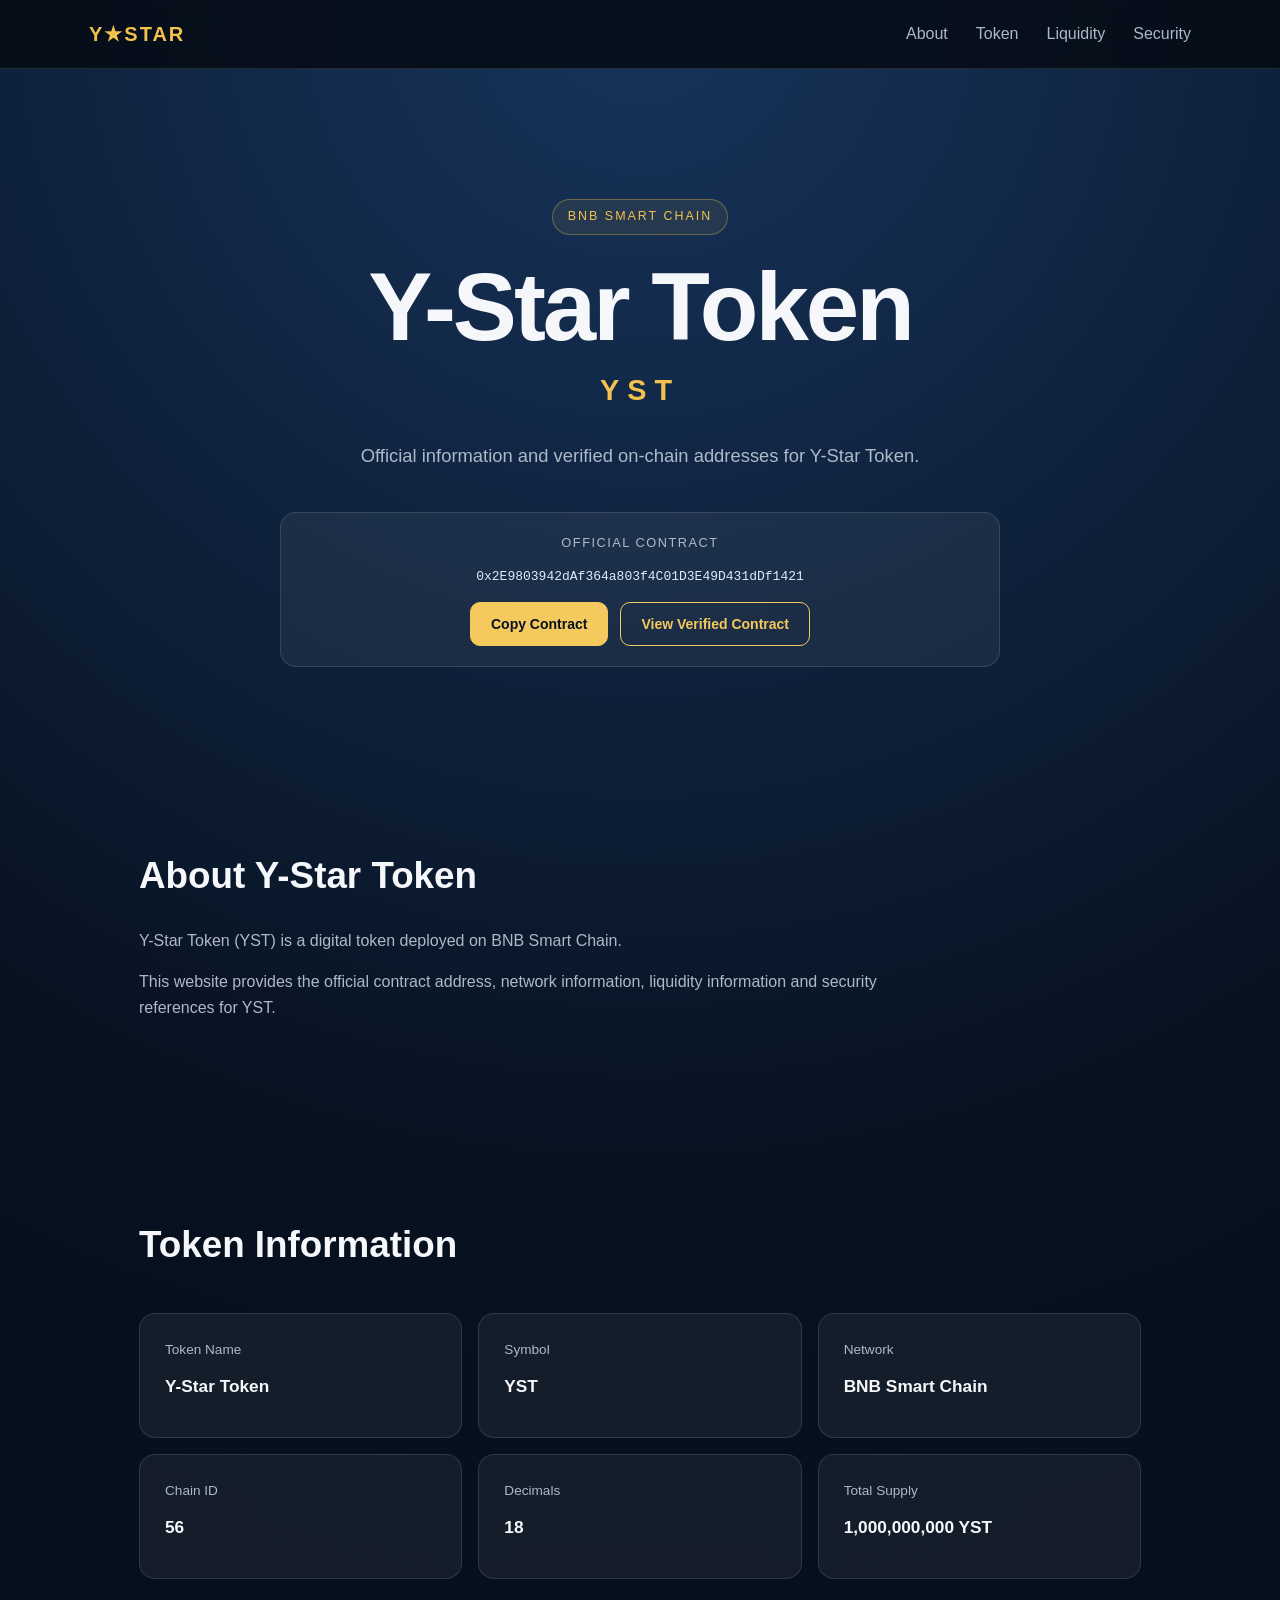
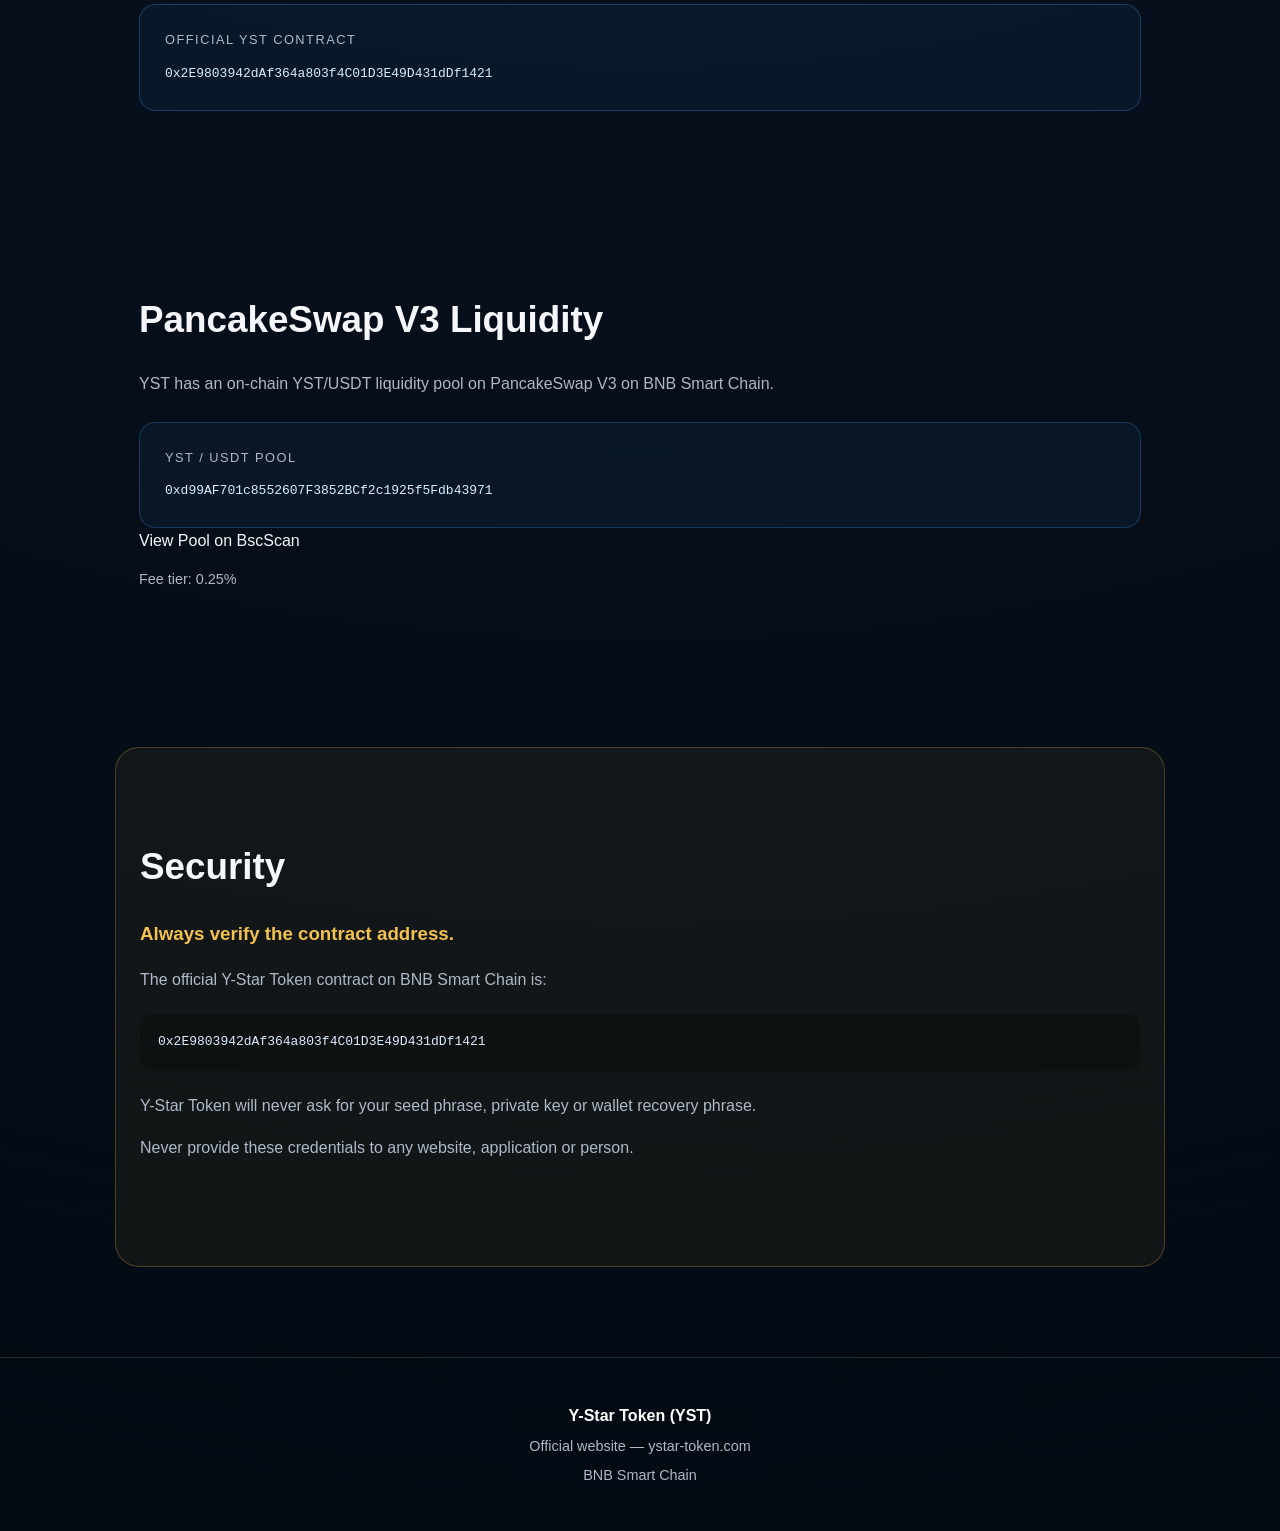
==== index.html @ bfc746d5 "Initial Y-Star Token website" ====
<!DOCTYPE html>
<html lang="en">
<head>
  <meta charset="UTF-8">
  <meta name="viewport" content="width=device-width, initial-scale=1.0">

  
<title>Y-Star Token (YST) | Official Website</title>

<meta
  name="description"
  content="Official website of Y-Star Token (YST) on BNB Smart Chain. Verify the official contract address and YST/USDT liquidity information."
>

<meta name="robots" content="index, follow">

<link rel="canonical" href="https://ystar-token.com/">

<!-- Open Graph -->
<meta property="og:type" content="website">
<meta property="og:title" content="Y-Star Token (YST)">
<meta
  property="og:description"
  content="Official information and verified on-chain addresses for Y-Star Token (YST) on BNB Smart Chain."
>
<meta property="og:url" content="https://ystar-token.com/">
<meta property="og:site_name" content="Y-Star Token">

<!-- Browser theme -->
<meta name="theme-color" content="#07111f">

<!-- Favicon -->
<link rel="icon" type="image/svg+xml" href="favicon.svg">
<link rel="stylesheet" href="style.css">
</head>

<body>

  <header>
    <nav class="navbar">
      <div class="logo">Y★STAR</div>

      <div class="nav-links">
        <a href="#about">About</a>
        <a href="#token">Token</a>
        <a href="#liquidity">Liquidity</a>
        <a href="#security">Security</a>
      </div>
    </nav>
  </header>


  <main>

    <section class="hero">
      <p class="network">BNB SMART CHAIN</p>

      <h1>Y-Star Token</h1>

      <p class="symbol">YST</p>

      <p class="hero-text">
        Official information and verified on-chain addresses
        for Y-Star Token.
      </p>

     <div class="contract-box">
  <span>Official Contract</span>

  <code id="yst-contract">
    0x2E9803942dAf364a803f4C01D3E49D431dDf1421
  </code>

  <div class="hero-buttons">
    <button onclick="copyContract()">Copy Contract</button>

    <a
      href="https://bscscan.com/address/0x2E9803942dAf364a803f4C01D3E49D431dDf1421#code"
      target="_blank"
      rel="noopener noreferrer"
      class="button secondary"
    >
      View Verified Contract
    </a>
  </div>
</div>
    </section>


    <section id="about" class="section">

      <h2>About Y-Star Token</h2>

      <p>
        Y-Star Token (YST) is a digital token deployed on
        BNB Smart Chain.
      </p>

      <p>
        This website provides the official contract address,
        network information, liquidity information and
        security references for YST.
      </p>

    </section>


    <section id="token" class="section">

      <h2>Token Information</h2>

      <div class="grid">

        <div class="card">
          <span>Token Name</span>
          <strong>Y-Star Token</strong>
        </div>

        <div class="card">
          <span>Symbol</span>
          <strong>YST</strong>
        </div>

        <div class="card">
          <span>Network</span>
          <strong>BNB Smart Chain</strong>
        </div>

        <div class="card">
          <span>Chain ID</span>
          <strong>56</strong>
        </div>

        <div class="card">
          <span>Decimals</span>
          <strong>18</strong>
        </div>

        <div class="card">
          <span>Total Supply</span>
          <strong>1,000,000,000 YST</strong>
        </div>

      </div>

      <div class="address-card">

        <span>Official YST Contract</span>

        <code>
          0x2E9803942dAf364a803f4C01D3E49D431dDf1421
        </code>

      </div>

    </section>


    <section id="liquidity" class="section">

      <h2>PancakeSwap V3 Liquidity</h2>

      <p>
        YST has an on-chain YST/USDT liquidity pool
        on PancakeSwap V3 on BNB Smart Chain.
      </p>

      <div class="address-card">

        <span>YST / USDT Pool</span>

        <code>
          0xd99AF701c8552607F3852BCf2c1925f5Fdb43971
        </code>

      </div>
<a
  href="https://bscscan.com/address/0xd99AF701c8552607F3852BCf2c1925f5Fdb43971"
  target="_blank"
  rel="noopener noreferrer"
  class="button pool-button"
>
  View Pool on BscScan
</a>
      <p class="small">
        Fee tier: 0.25%
      </p>

    </section>


    <section id="security" class="section security">

      <h2>Security</h2>

      <h3>Always verify the contract address.</h3>

      <p>
        The official Y-Star Token contract on BNB Smart Chain is:
      </p>

      <code>
        0x2E9803942dAf364a803f4C01D3E49D431dDf1421
      </code>

      <p>
        Y-Star Token will never ask for your seed phrase,
        private key or wallet recovery phrase.
      </p>

      <p>
        Never provide these credentials to any website,
        application or person.
      </p>

    </section>

  </main>


  <footer>

    <strong>Y-Star Token (YST)</strong>

    <p>Official website — ystar-token.com</p>

    <p>BNB Smart Chain</p>

  </footer>


  <script src="script.js"></script>

</body>
</html>
---- style.css ----
:root {
  --bg: #07111f;
  --bg-soft: #0d1b2d;
  --card: rgba(255, 255, 255, 0.055);
  --border: rgba(255, 255, 255, 0.12);
  --text: #f5f7fb;
  --muted: #aeb9c8;
  --gold: #f2c14e;
  --blue: #4da3ff;
}

* {
  box-sizing: border-box;
  margin: 0;
  padding: 0;
}

html {
  scroll-behavior: smooth;
}

body {
  font-family: Arial, Helvetica, sans-serif;
  background:
    radial-gradient(circle at top, #17345c 0%, #07111f 38%, #040a12 100%);
  color: var(--text);
  line-height: 1.6;
}

a {
  color: inherit;
  text-decoration: none;
}

/* NAVIGATION */

header {
  position: sticky;
  top: 0;
  z-index: 100;
  background: rgba(4, 10, 18, 0.82);
  backdrop-filter: blur(14px);
  border-bottom: 1px solid var(--border);
}

.navbar {
  max-width: 1150px;
  margin: auto;
  padding: 18px 24px;
  display: flex;
  justify-content: space-between;
  align-items: center;
}

.logo {
  color: var(--gold);
  font-size: 1.25rem;
  font-weight: 800;
  letter-spacing: 2px;
}

.nav-links {
  display: flex;
  gap: 28px;
}

.nav-links a {
  color: var(--muted);
  transition: 0.2s;
}

.nav-links a:hover {
  color: white;
}

/* HERO */

.hero {
  min-height: 620px;
  max-width: 1050px;
  margin: auto;
  padding: 130px 24px 90px;
  text-align: center;
}

.network {
  display: inline-block;
  color: var(--gold);
  border: 1px solid rgba(242, 193, 78, 0.35);
  background: rgba(242, 193, 78, 0.08);
  padding: 7px 15px;
  border-radius: 50px;
  font-size: 0.78rem;
  letter-spacing: 2px;
  margin-bottom: 24px;
}

.hero h1 {
  font-size: clamp(3rem, 8vw, 6rem);
  line-height: 1;
  letter-spacing: -3px;
}

.symbol {
  margin-top: 12px;
  color: var(--gold);
  font-size: 1.8rem;
  font-weight: 700;
  letter-spacing: 8px;
}

.hero-text {
  max-width: 650px;
  margin: 28px auto;
  color: var(--muted);
  font-size: 1.15rem;
}

.contract-box {
  max-width: 720px;
  margin: 42px auto 0;
  padding: 20px;
  background: var(--card);
  border: 1px solid var(--border);
  border-radius: 16px;
}

.contract-box span,
.address-card span {
  display: block;
  color: var(--muted);
  font-size: 0.8rem;
  text-transform: uppercase;
  letter-spacing: 1.5px;
  margin-bottom: 8px;
}

code {
  color: #dcecff;
  overflow-wrap: anywhere;
  word-break: break-word;
}

/* CONTENT */

.section {
  max-width: 1050px;
  margin: 0 auto;
  padding: 90px 24px;
}

.section h2 {
  font-size: 2.3rem;
  margin-bottom: 22px;
}

.section > p {
  max-width: 760px;
  color: var(--muted);
  margin-bottom: 16px;
}

.grid {
  display: grid;
  grid-template-columns: repeat(3, 1fr);
  gap: 16px;
  margin-top: 38px;
}

.card {
  padding: 25px;
  min-height: 125px;
  background: var(--card);
  border: 1px solid var(--border);
  border-radius: 16px;
}

.card span {
  display: block;
  color: var(--muted);
  font-size: 0.85rem;
  margin-bottom: 12px;
}

.card strong {
  font-size: 1.08rem;
}

.address-card {
  margin-top: 25px;
  padding: 25px;
  background: rgba(77, 163, 255, 0.06);
  border: 1px solid rgba(77, 163, 255, 0.25);
  border-radius: 16px;
}

.small {
  margin-top: 14px;
  font-size: 0.9rem;
}

/* SECURITY */

.security {
  margin-top: 50px;
  margin-bottom: 90px;
  background: rgba(242, 193, 78, 0.055);
  border: 1px solid rgba(242, 193, 78, 0.25);
  border-radius: 24px;
}

.security h3 {
  color: var(--gold);
  margin-bottom: 18px;
}

.security code {
  display: block;
  margin: 22px 0;
  padding: 18px;
  background: rgba(0, 0, 0, 0.25);
  border-radius: 12px;
}

/* FOOTER */

footer {
  border-top: 1px solid var(--border);
  padding: 45px 24px;
  text-align: center;
  color: var(--muted);
}

footer strong {
  color: white;
}

footer p {
  margin-top: 6px;
  font-size: 0.9rem;
}

/* MOBILE */

@media (max-width: 760px) {
  .navbar {
    flex-direction: column;
    gap: 14px;
  }

  .nav-links {
    gap: 14px;
    font-size: 0.85rem;
  }

  .hero {
    padding-top: 90px;
  }

  .grid {
    grid-template-columns: 1fr;
  }

  .section {
    padding-top: 65px;
    padding-bottom: 65px;
  }
.hero-buttons {
  margin-top: 20px;
  display: flex;
  justify-content: center;
  flex-wrap: wrap;
  gap: 12px;
}

button,
.button {
  display: inline-block;
  padding: 11px 18px;
  border-radius: 10px;
  border: 1px solid var(--gold);
  background: var(--gold);
  color: #07111f;
  font-weight: 700;
  cursor: pointer;
  font-size: 0.9rem;
}

button:hover,
.button:hover {
  opacity: 0.9;
}

.button.secondary {
  background: transparent;
  color: var(--gold);
}

.pool-button {
  margin-top: 18px;
  background: transparent;
  color: var(--blue);
  border-color: var(--blue);
}
/* ===== YST ACTION BUTTONS ===== */

.hero-buttons {
  margin-top: 18px;
  display: flex;
  justify-content: center;
  align-items: center;
  flex-wrap: wrap;
  gap: 12px;
}

.hero-buttons button,
.hero-buttons .button,
.pool-button {
  display: inline-flex;
  align-items: center;
  justify-content: center;

  min-height: 42px;
  padding: 10px 18px;

  border-radius: 10px;
  border: 1px solid #f4c95d;

  font-family: inherit;
  font-size: 14px;
  font-weight: 700;
  text-decoration: none;

  cursor: pointer;

  transition:
    transform 0.2s ease,
    background 0.2s ease,
    border-color 0.2s ease;
}

/* Copy Contract */

.hero-buttons button {
  background: #f4c95d;
  color: #07111f;
}

/* View Verified Contract */

.hero-buttons .button {
  background: transparent;
  color: #f4c95d;
}

/* PancakeSwap Pool */

.pool-button {
  margin-top: 16px;
  background: transparent;
  color: #63c7ff;
  border-color: #63c7ff;
}

/* Hover */

.hero-buttons button:hover,
.hero-buttons .button:hover,
.pool-button:hover {
  transform: translateY(-2px);
}

/* Mobile */

@media (max-width: 600px) {
  .hero-buttons {
    flex-direction: column;
  }

  .hero-buttons button,
  .hero-buttons .button {
    width: 100%;
    max-width: 280px;
  }
}
/* ===== FORCE YST HERO BUTTON STYLE ===== */

.contract-box .hero-buttons {
  margin-top: 18px !important;
  display: flex !important;
  justify-content: center !important;
  align-items: center !important;
  gap: 14px !important;
  flex-wrap: wrap !important;
}

.contract-box .hero-buttons button,
.contract-box .hero-buttons a {
  display: inline-flex !important;
  align-items: center !important;
  justify-content: center !important;

  min-height: 44px !important;
  padding: 10px 20px !important;

  border-radius: 10px !important;
  border: 1px solid #f4c95d !important;

  font-size: 14px !important;
  font-weight: 700 !important;
  line-height: 1 !important;

  text-decoration: none !important;
  box-sizing: border-box !important;
}

/* Copy Contract */
.contract-box .hero-buttons button {
  background: #f4c95d !important;
  color: #07111f !important;
}

/* View Verified Contract */
.contract-box .hero-buttons a {
  background: transparent !important;
  color: #f4c95d !important;
}

/* Pool button */
a.pool-button {
  display: inline-flex !important;
  align-items: center !important;
  justify-content: center !important;

  margin-top: 18px !important;
  padding: 10px 18px !important;

  border: 1px solid #63c7ff !important;
  border-radius: 10px !important;

  background: transparent !important;
  color: #63c7ff !important;

  font-weight: 700 !important;
  text-decoration: none !important;
}
}/* ===== DESKTOP ACTION BUTTONS ===== */

.contract-box .hero-buttons {
    display: flex;
    justify-content: center;
    align-items: center;
    gap: 12px;
    margin-top: 14px;
    flex-wrap: wrap;
}

.contract-box .hero-buttons button,
.contract-box .hero-buttons a {
    display: inline-flex;
    align-items: center;
    justify-content: center;

    min-height: 44px;
    padding: 10px 20px;

    border-radius: 10px;
    border: 1px solid #f4c95d;

    font-size: 14px;
    font-weight: 700;
    line-height: 1;

    text-decoration: none;
    box-sizing: border-box;
}

.contract-box .hero-buttons button {
    background: #f4c95d;
    color: #07111f;
    cursor: pointer;
}

.contract-box .hero-buttons a {
    background: transparent;
    color: #f4c95d;
}
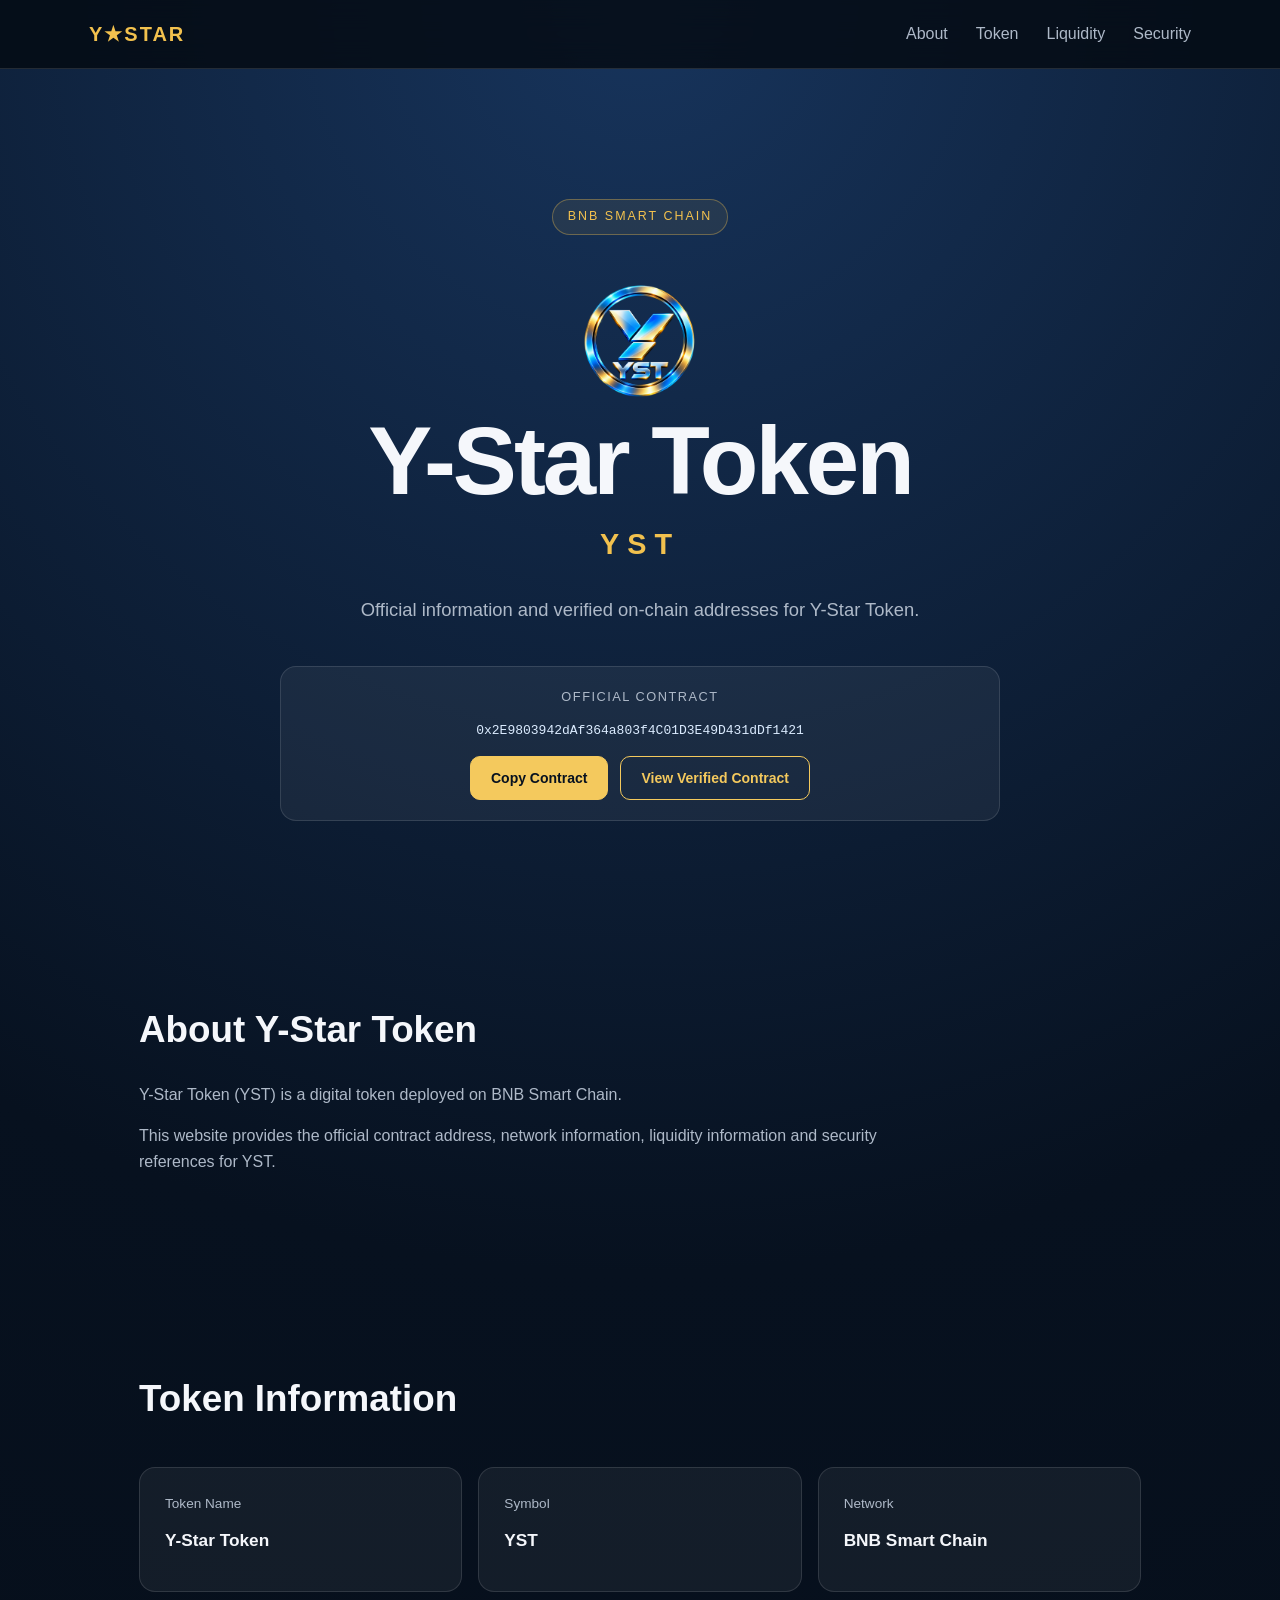
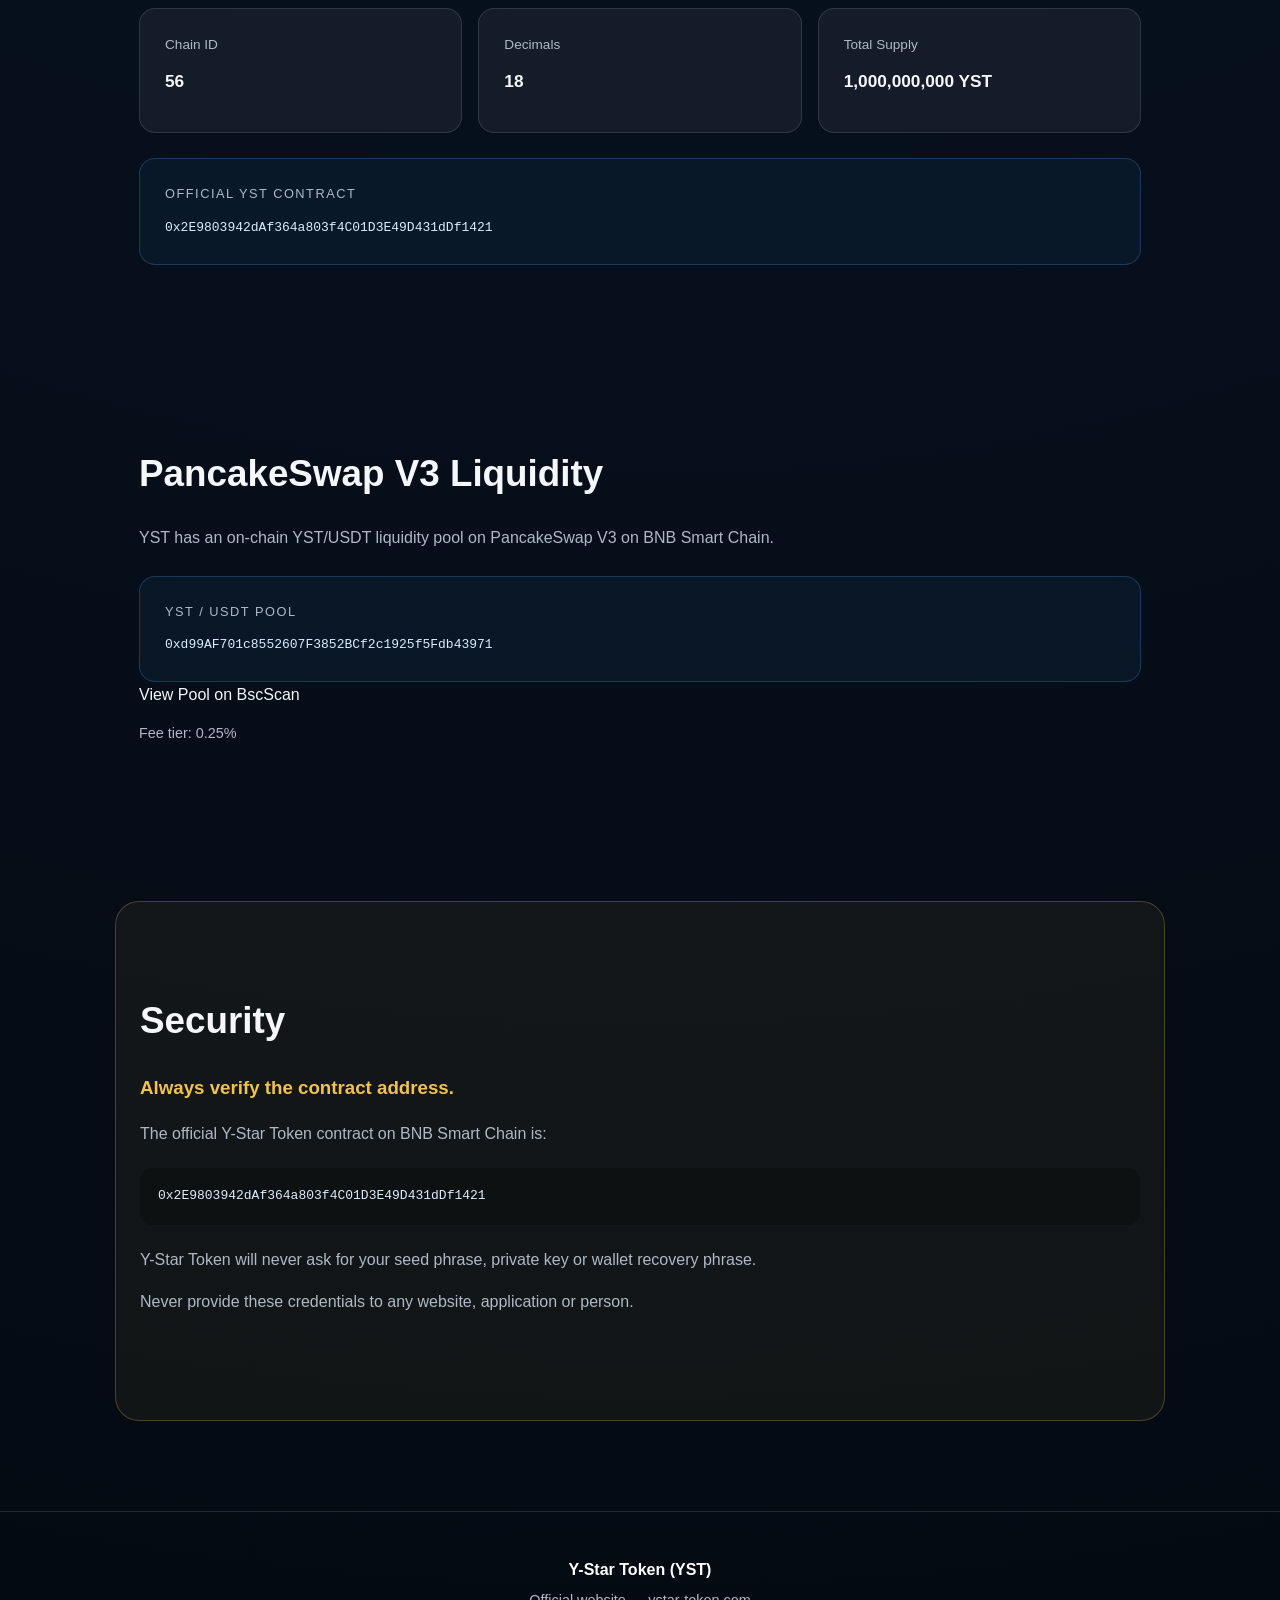
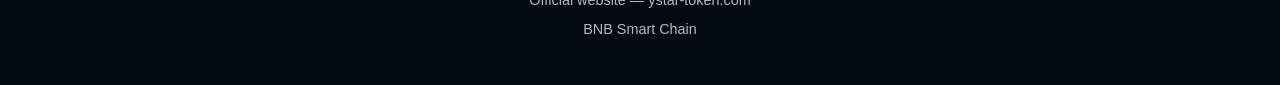
==== commit 04dfaaf9: "Add YST official logo" ====
--- a/index.html
+++ b/index.html
@@ -54,7 +54,11 @@
 
     <section class="hero">
       <p class="network">BNB SMART CHAIN</p>
-
+<img
+        src="images/yst-logo.png"
+        alt="Y-Star Token YST Logo"
+        class="yst-logo"
+    >
       <h1>Y-Star Token</h1>
 
       <p class="symbol">YST</p>
--- a/style.css
+++ b/style.css
@@ -484,4 +484,11 @@
 .contract-box .hero-buttons a {
     background: transparent;
     color: #f4c95d;
+}
+.yst-logo {
+    width: 120px;
+    height: 120px;
+    object-fit: contain;
+    display: block;
+    margin: 22px auto 12px;
 }
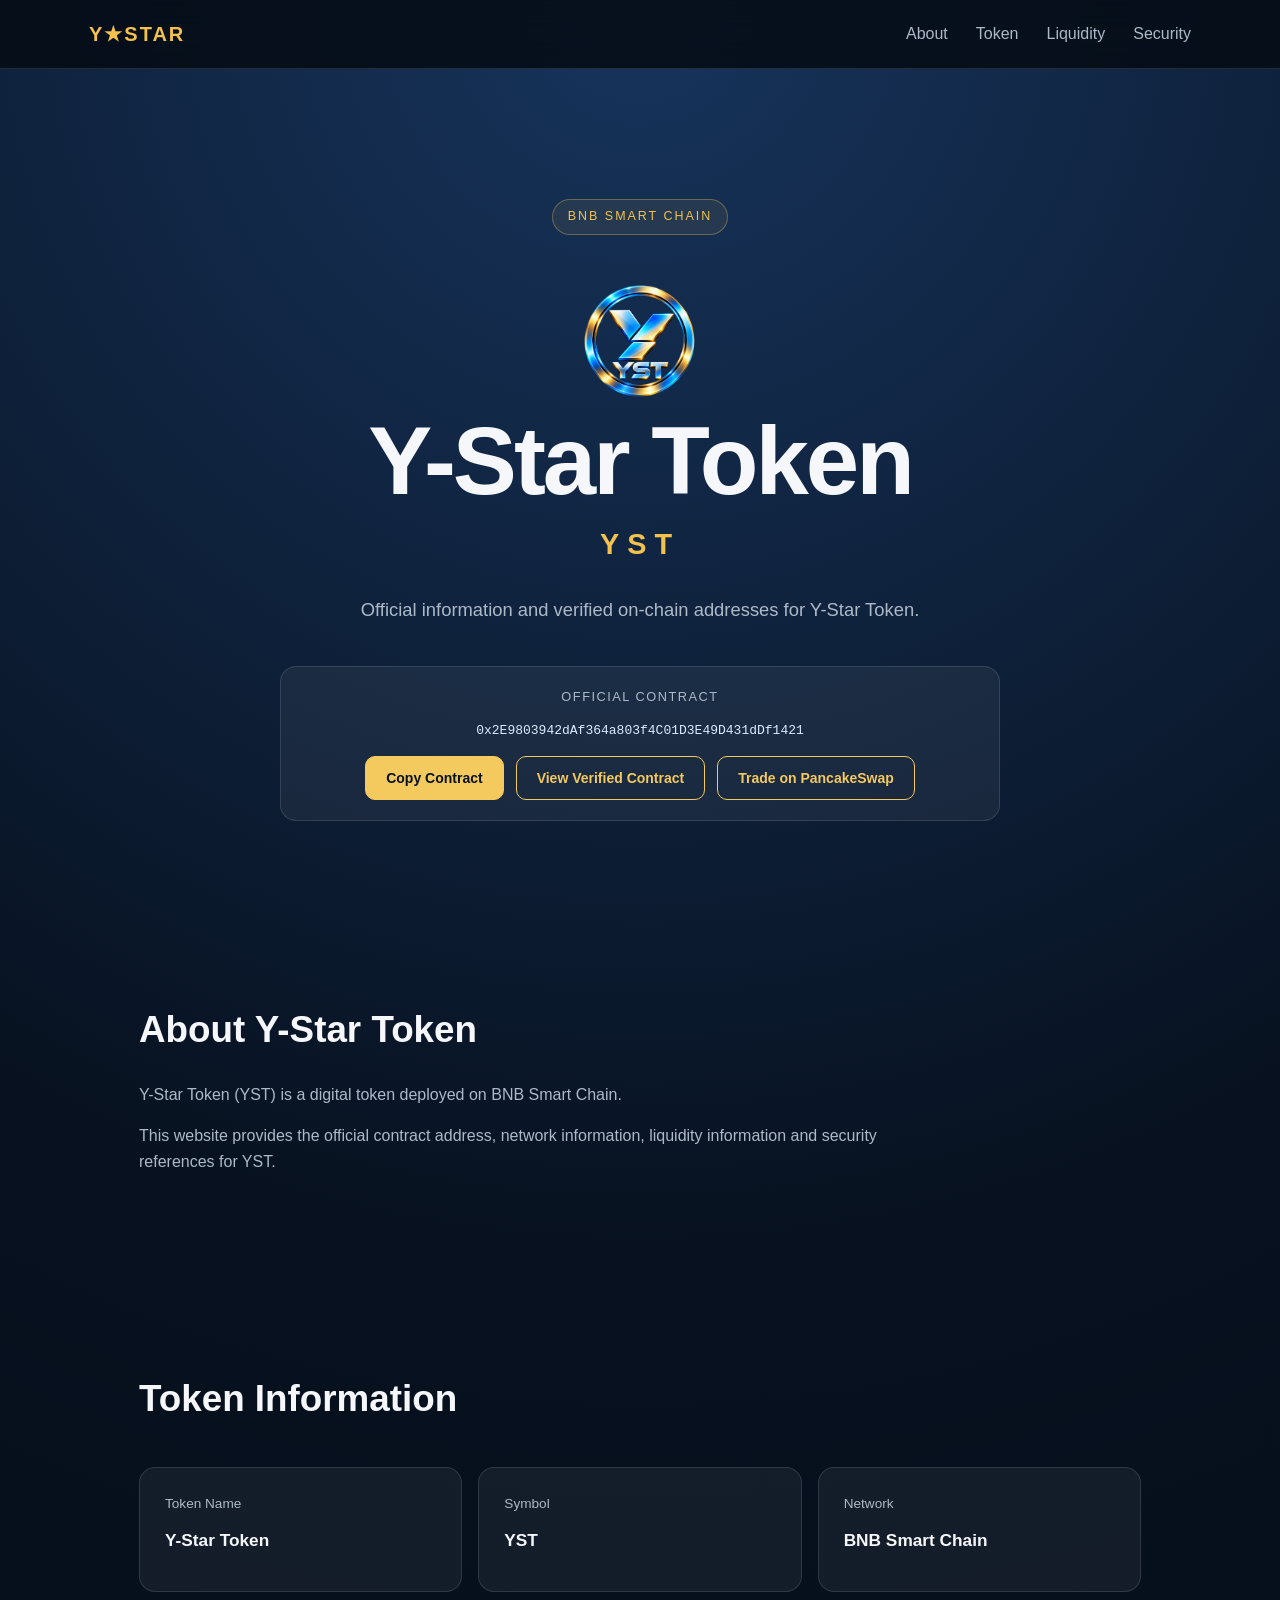
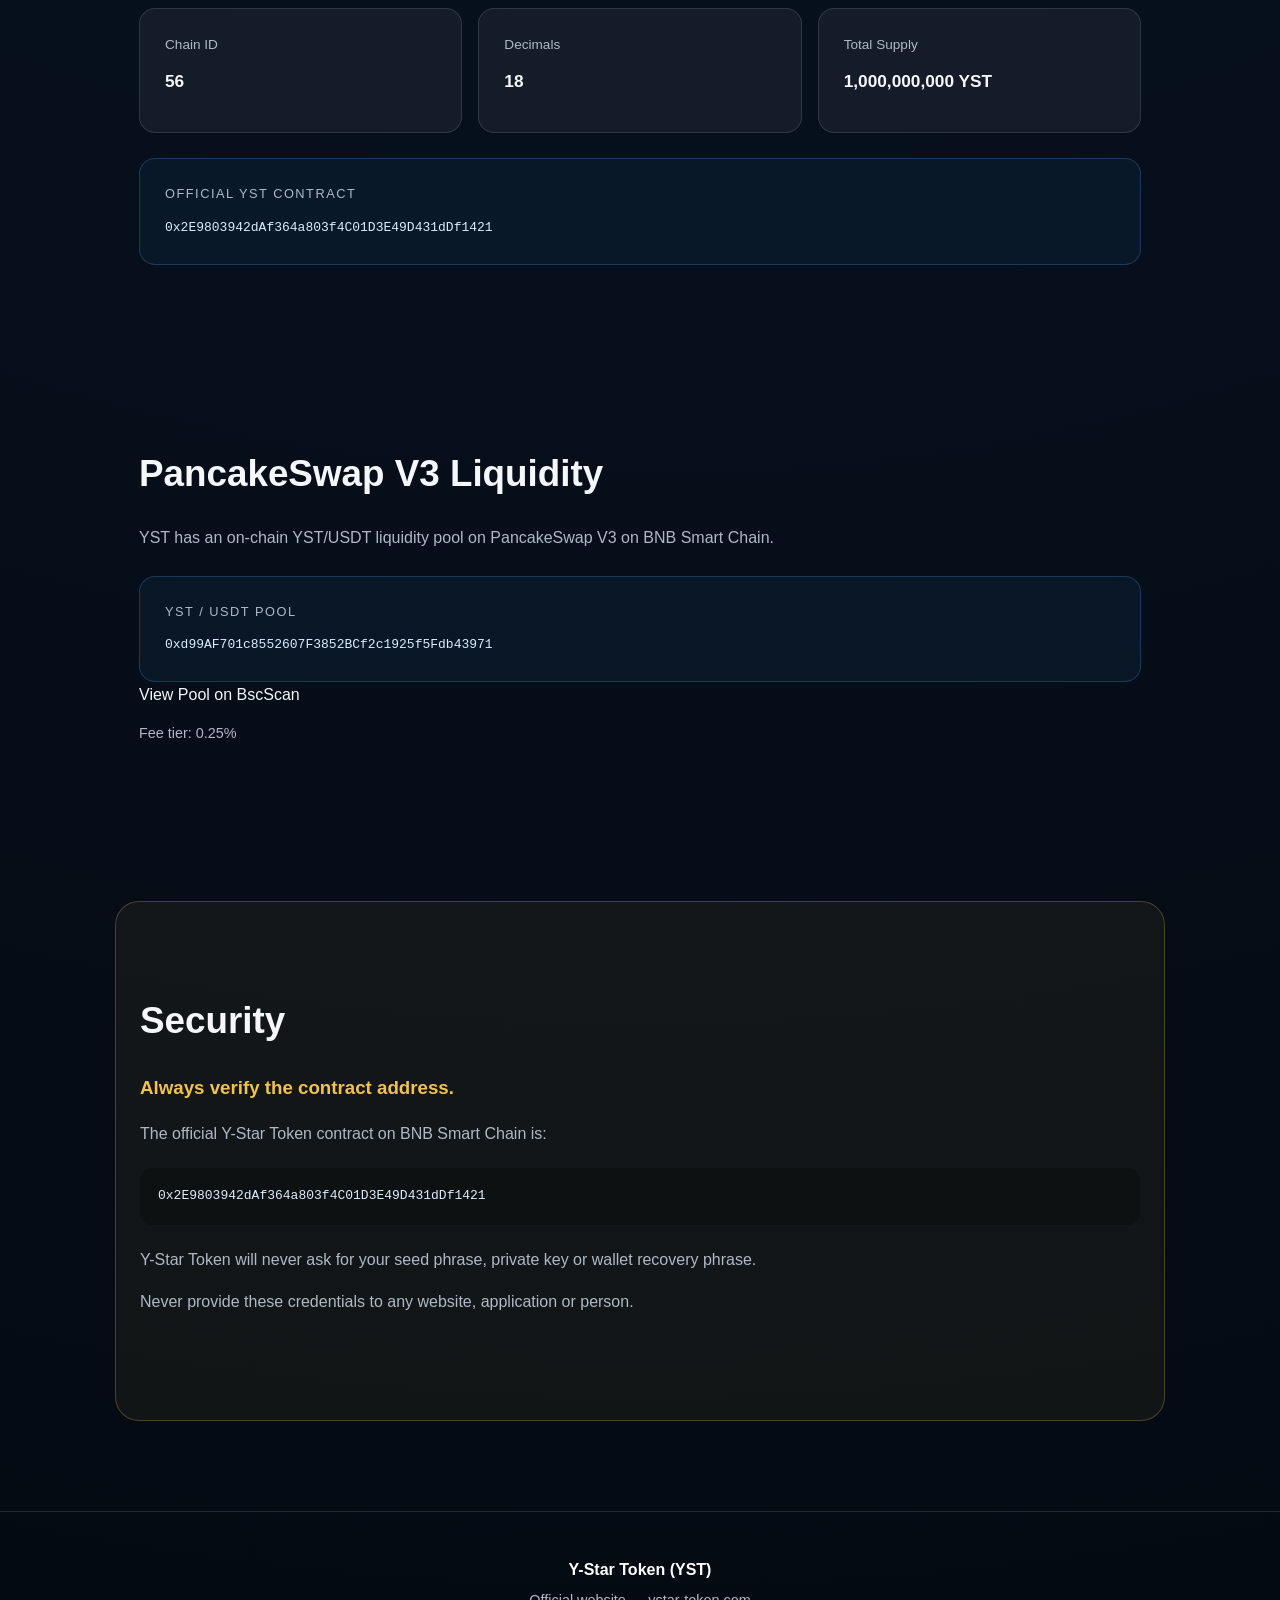
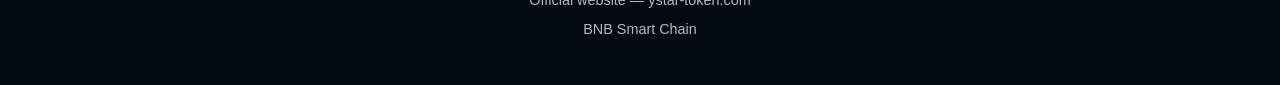
==== commit 3b8ef741: "Add PancakeSwap trade button" ====
--- a/index.html
+++ b/index.html
@@ -30,7 +30,7 @@
 <meta name="theme-color" content="#07111f">
 
 <!-- Favicon -->
-<link rel="icon" type="image/svg+xml" href="favicon.svg">
+<link rel="icon" type="image/png" href="images/yst-logo.png">
 <link rel="stylesheet" href="style.css">
 </head>
 
@@ -86,7 +86,15 @@
     >
       View Verified Contract
     </a>
-  </div>
+  <a
+    href="https://pancakeswap.finance/swap?outputCurrency=0x2E9803942dAf364a803f4C01D3E49D431dDf1421"
+    target="_blank"
+    rel="noopener noreferrer"
+    class="button secondary"
+>
+    Trade on PancakeSwap
+</a>
+</div>
 </div>
     </section>
 
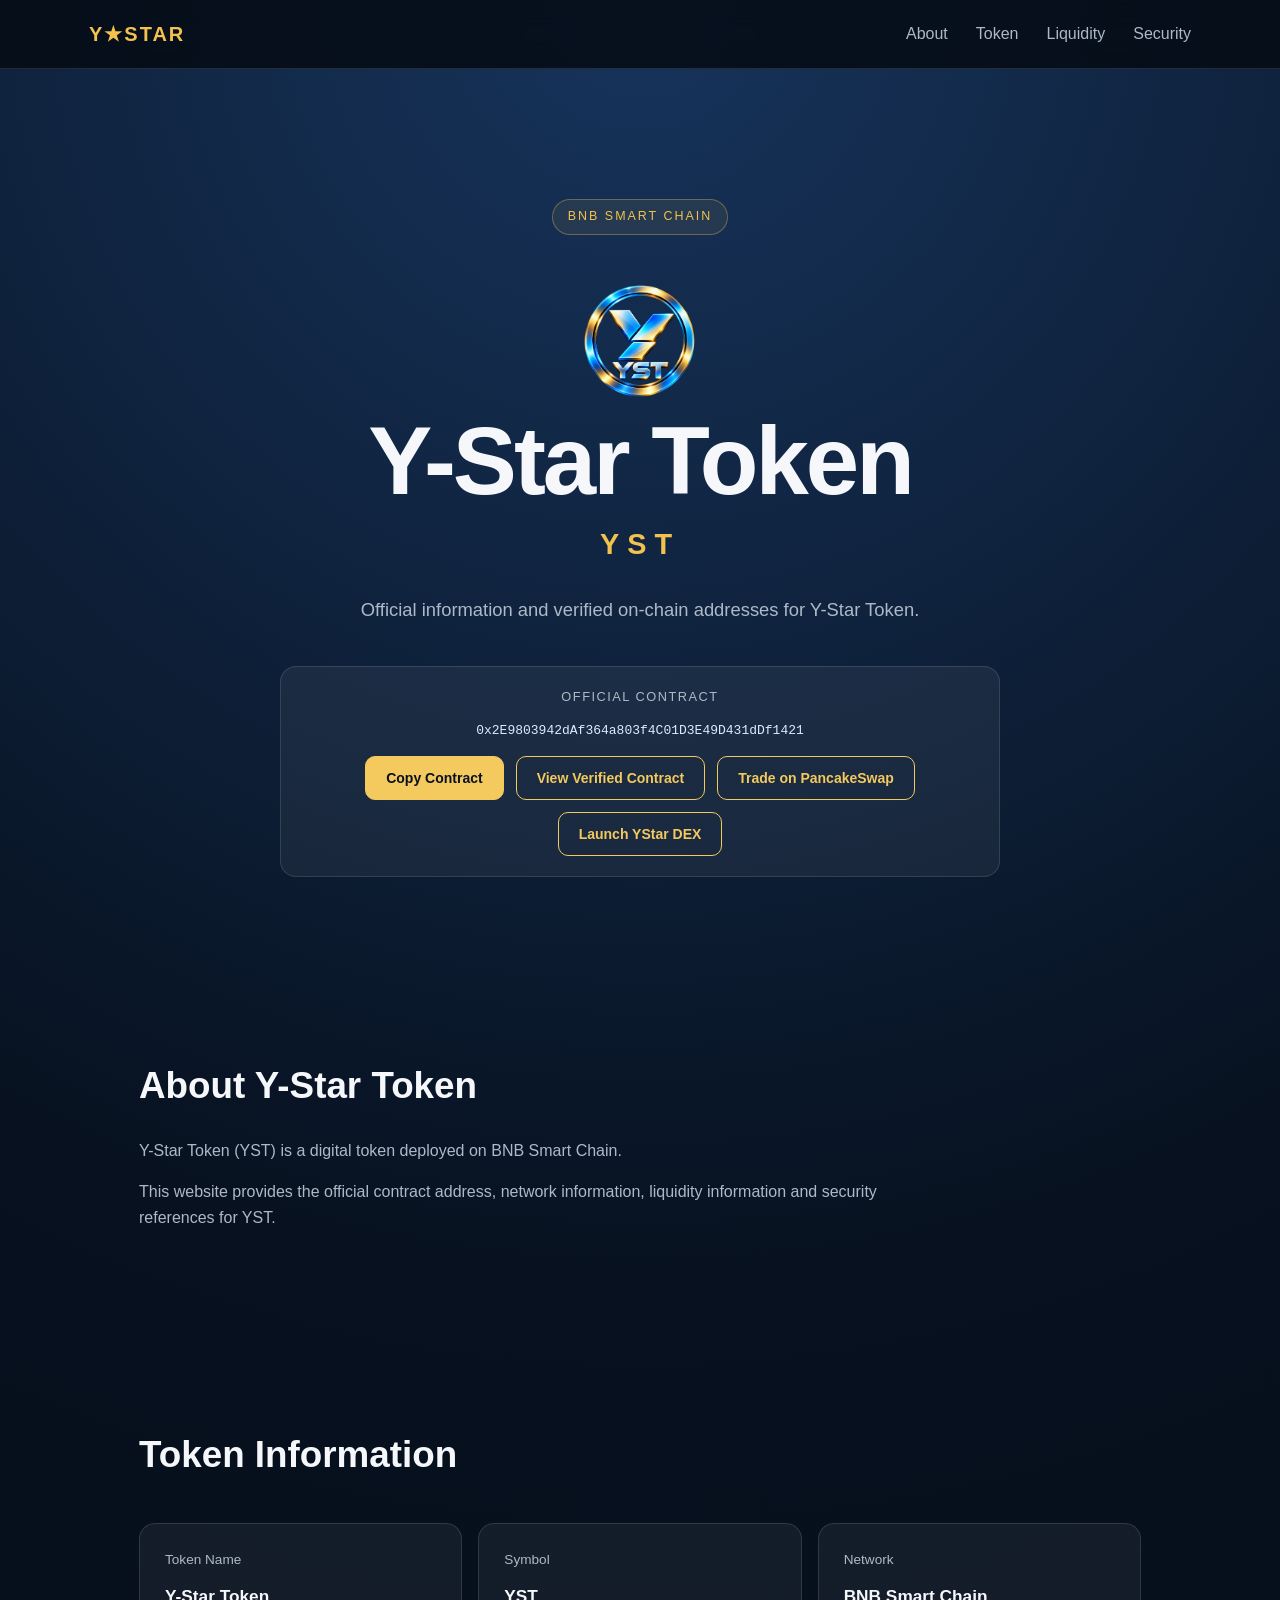
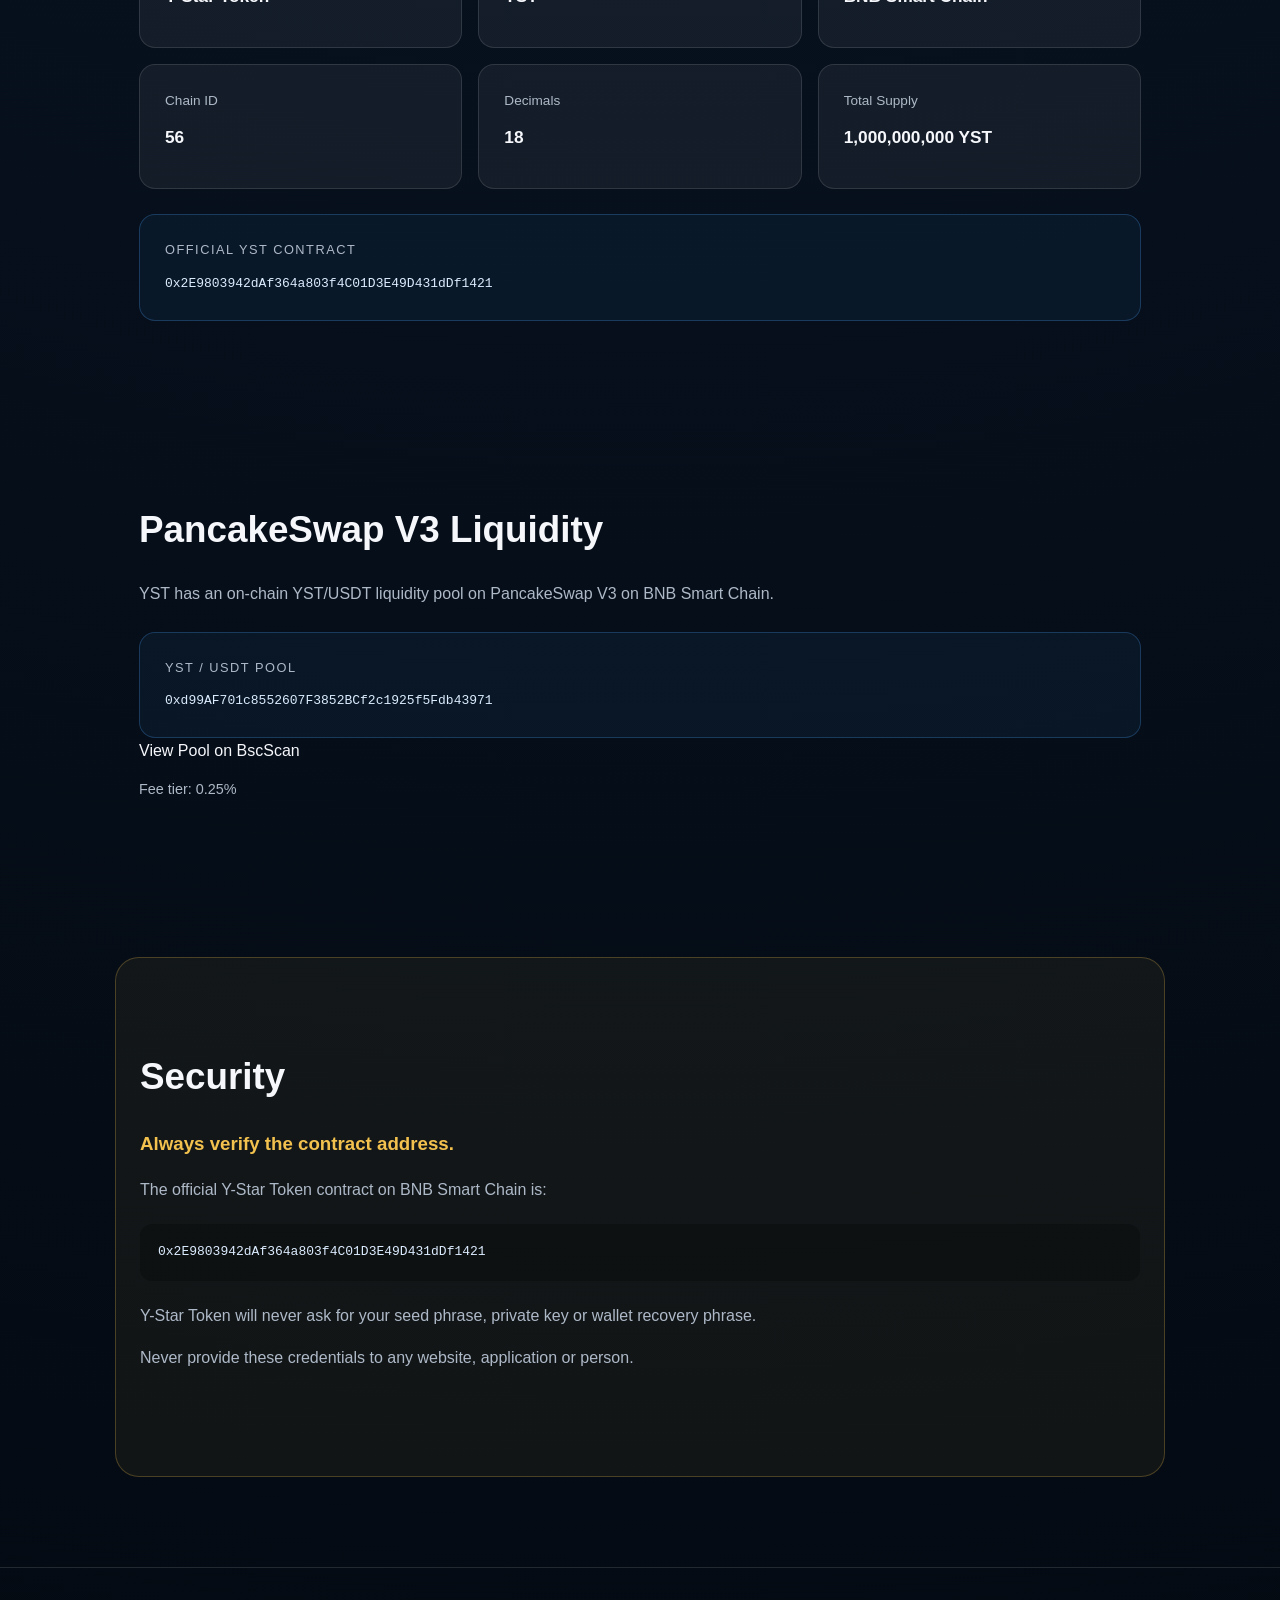
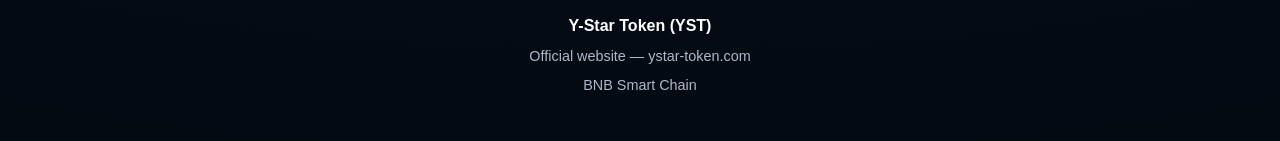
==== commit 1c06bab1: "Add read-only YStar DEX preview page" ====
--- a/index.html
+++ b/index.html
@@ -94,6 +94,12 @@
 >
     Trade on PancakeSwap
 </a>
+<a
+  href="/dex/"
+  class="button secondary"
+>
+  Launch YStar DEX
+</a>
 </div>
 </div>
     </section>
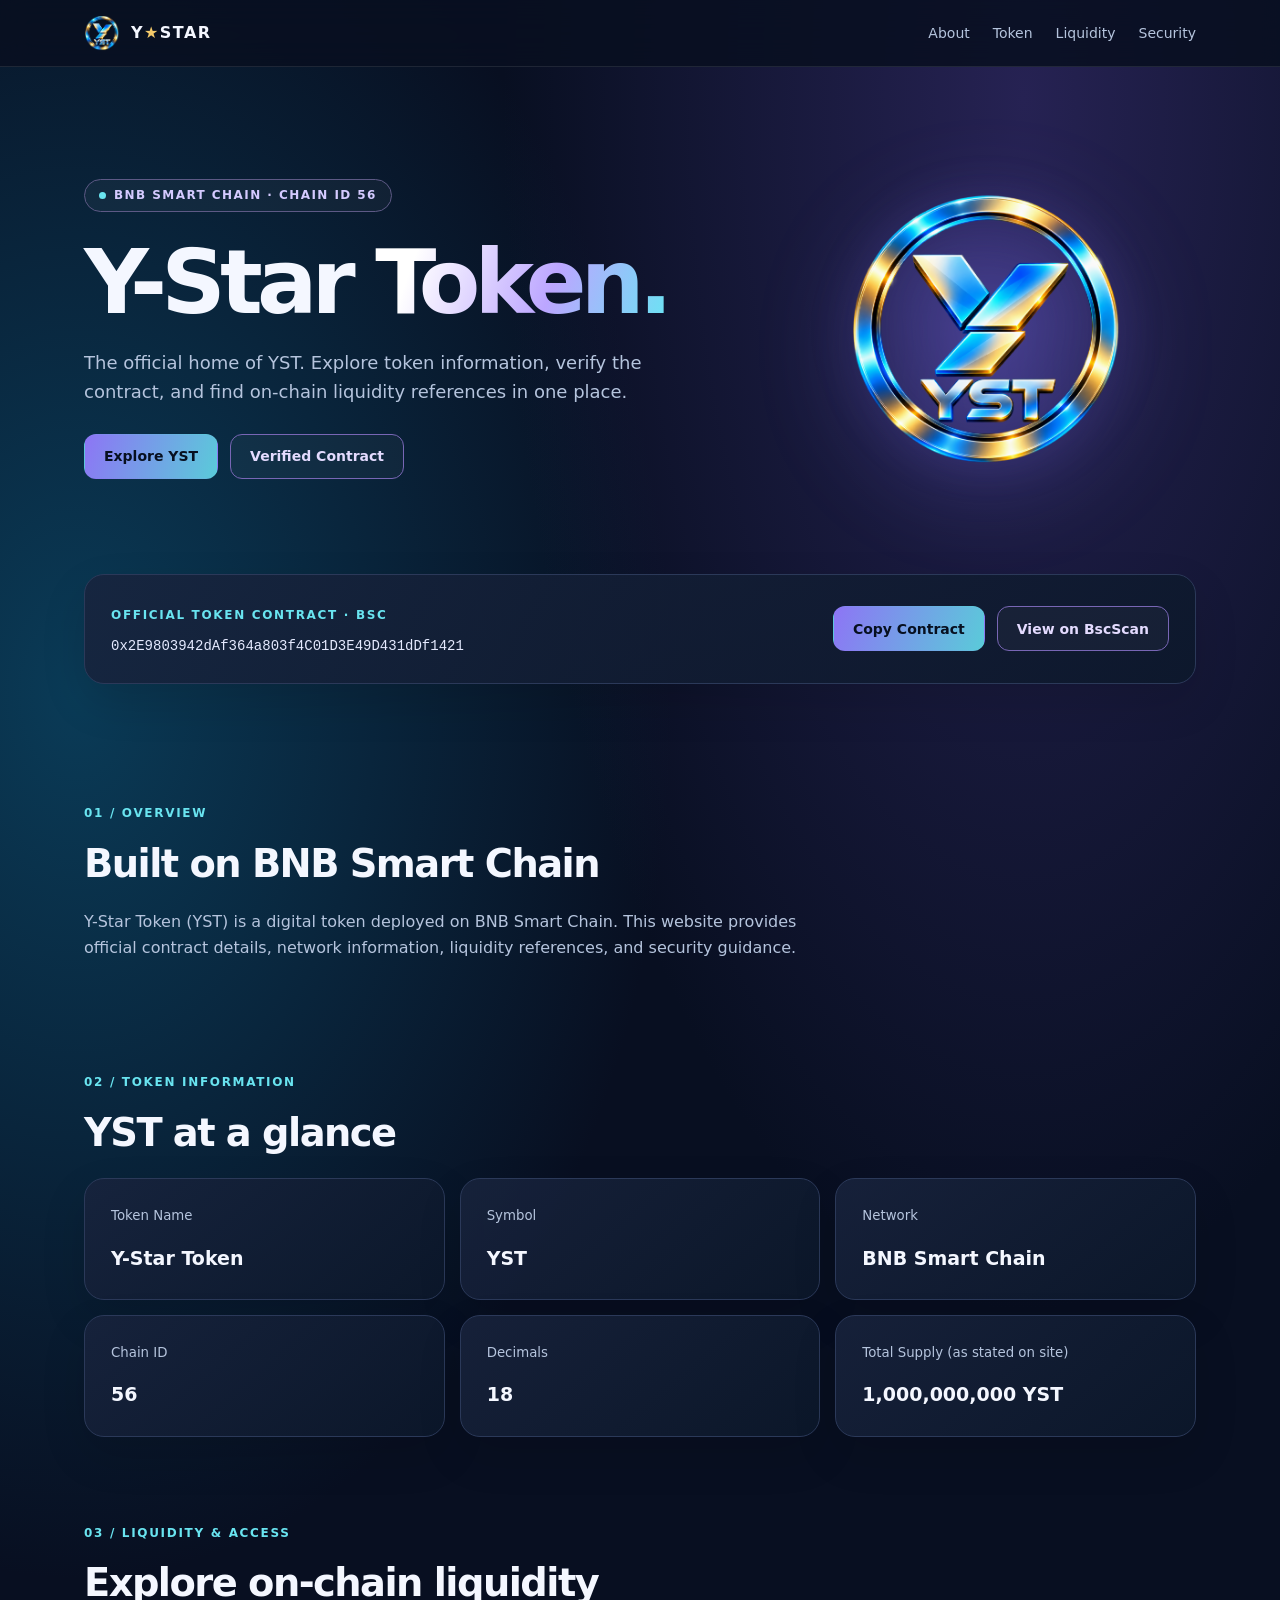
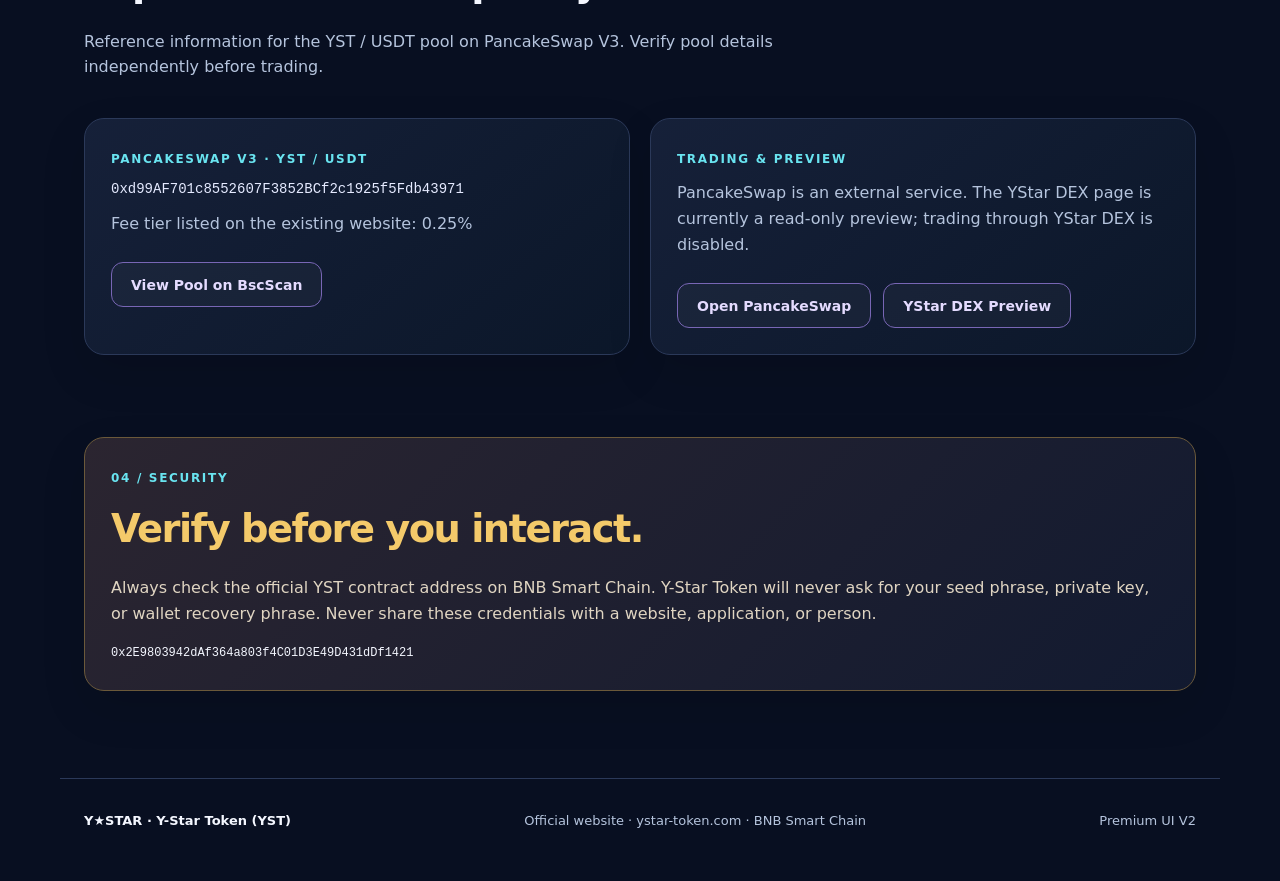
==== commit 167e0208: "Stage Premium V2 production home with canonical SEO and indexable metadata" ====
--- a/index.html
+++ b/index.html
@@ -1,253 +1,31 @@
-<!DOCTYPE html>
+<!doctype html>
 <html lang="en">
 <head>
-  <meta charset="UTF-8">
-  <meta name="viewport" content="width=device-width, initial-scale=1.0">
-
-  
+<meta charset="utf-8"><meta name="viewport" content="width=device-width,initial-scale=1">
 <title>Y-Star Token (YST) | Official Website</title>
-
-<meta
-  name="description"
-  content="Official website of Y-Star Token (YST) on BNB Smart Chain. Verify the official contract address and YST/USDT liquidity information."
->
-
-<meta name="robots" content="index, follow">
-
+<meta name="description" content="Official website of Y-Star Token (YST) on BNB Smart Chain. Verify the official contract address and YST/USDT liquidity information.">
 <link rel="canonical" href="https://ystar-token.com/">
-
-<!-- Open Graph -->
 <meta property="og:type" content="website">
 <meta property="og:title" content="Y-Star Token (YST)">
-<meta
-  property="og:description"
-  content="Official information and verified on-chain addresses for Y-Star Token (YST) on BNB Smart Chain."
->
+<meta property="og:description" content="Official information and on-chain contract and liquidity references for Y-Star Token (YST) on BNB Smart Chain.">
 <meta property="og:url" content="https://ystar-token.com/">
 <meta property="og:site_name" content="Y-Star Token">
-
-<!-- Browser theme -->
-<meta name="theme-color" content="#07111f">
-
-<!-- Favicon -->
+<meta name="robots" content="index, follow"><meta name="theme-color" content="#080f21">
 <link rel="icon" type="image/png" href="images/yst-logo.png">
-<link rel="stylesheet" href="style.css">
+<style>
+:root{color-scheme:dark;--bg:#080f21;--panel:#111c34;--line:#2b3959;--muted:#b5c4dd;--white:#f4f7ff;--cyan:#69e4f0;--violet:#a990ff;--gold:#f4ca6a}
+*{box-sizing:border-box}html{scroll-behavior:smooth}body{margin:0;background:radial-gradient(ellipse at 80% 4%,#262253 0,transparent 36%),radial-gradient(ellipse at 6% 28%,#0a3b57 0,transparent 35%),var(--bg);font:16px/1.6 system-ui,-apple-system,"Segoe UI",sans-serif;color:var(--white)}a{color:inherit;text-decoration:none}a:focus-visible,button:focus-visible{outline:3px solid var(--cyan);outline-offset:4px}header{position:sticky;top:0;z-index:5;border-bottom:1px solid #ffffff18;background:#080f21df;backdrop-filter:blur(16px)}.nav{max-width:1160px;margin:auto;padding:15px 24px;display:flex;align-items:center;justify-content:space-between;gap:20px}.brand{display:flex;align-items:center;gap:11px;font-weight:850;letter-spacing:.09em}.brand img{width:36px;height:36px;object-fit:contain}.brand b{color:var(--gold)}.links{display:flex;gap:23px;flex-wrap:wrap;color:var(--muted);font-size:14px}.links a:hover{color:var(--white)}main{max-width:1160px;margin:auto;padding:0 24px}.hero{padding:92px 0 75px;display:grid;grid-template-columns:1.3fr .85fr;align-items:center;gap:55px}.eyebrow{display:inline-flex;align-items:center;gap:8px;border:1px solid #5d5985;border-radius:100px;background:#ffffff09;padding:6px 14px;color:#d4caff;font-size:12px;font-weight:750;letter-spacing:.12em}.eyebrow:before{content:"";width:7px;height:7px;border-radius:50%;background:var(--cyan)}h1{font-size:clamp(3.3rem,7vw,6rem);letter-spacing:-.065em;line-height:1.04;margin:24px 0 12px}h1 span{background:linear-gradient(110deg,#fff 15%,#bca6ff 60%,#68e5f3);background-clip:text;color:transparent}.lead{color:var(--muted);max-width:620px;font-size:18px;margin:20px 0 27px}.actions{display:flex;gap:12px;flex-wrap:wrap;min-width:0}.btn{max-width:100%;min-width:0;text-align:center;white-space:normal;display:inline-flex;justify-content:center;align-items:center;min-height:45px;padding:10px 19px;border:1px solid #7866b5;border-radius:12px;background:#ffffff08;color:#e4dbff;font:700 14px system-ui;cursor:pointer}.btn.primary{background:linear-gradient(110deg,#8d75f5,#5acbd9);border-color:transparent;color:#071020}.btn:hover{filter:brightness(1.15)}.visual{position:relative;min-height:340px;display:grid;place-items:center}.orb{position:absolute;inset:15px;border-radius:50%;background:radial-gradient(circle,#473f91aa,transparent 65%);filter:blur(12px)}.token-logo{width:min(75%,290px);height:auto;position:relative;filter:drop-shadow(0 18px 45px #8575ff55)}.panel{background:linear-gradient(140deg,#18233ddd,#0c182bdd);border:1px solid var(--line);border-radius:20px;padding:26px;box-shadow:0 18px 45px #0000001e}.contract{margin:0 0 85px;display:flex;align-items:center;justify-content:space-between;gap:18px}.kicker{font-size:12px;text-transform:uppercase;letter-spacing:.14em;color:var(--cyan);font-weight:800}.contract code,.address code{display:block;overflow-wrap:anywhere;word-break:break-all;color:#e5eaff;font-size:14px;margin-top:8px}.contract .actions{flex-shrink:0}section.content{padding:30px 0 52px;scroll-margin-top:100px}h2{font-size:clamp(1.7rem,3vw,2.4rem);letter-spacing:-.04em;margin:8px 0 15px}.desc{color:var(--muted);max-width:730px;margin:0 0 26px}.stats{display:grid;grid-template-columns:repeat(3,1fr);gap:15px}.stat{min-height:105px}.stat small{display:block;color:var(--muted);margin-bottom:16px}.stat strong{font-size:19px}.split{display:grid;grid-template-columns:1fr 1fr;gap:20px}.address{margin-top:12px}.address p{color:var(--muted);margin:10px 0}.address .btn{margin-top:16px}#security code{display:block;overflow-wrap:anywhere;word-break:break-all;font-size:12px;margin-top:18px}.notice{border-color:#6b593a;background:linear-gradient(135deg,#2b2530,#121a30)}.notice h2{color:var(--gold)}.notice p{color:#e0d5c2}.footer{max-width:1160px;margin:35px auto 0;padding:32px 24px 50px;border-top:1px solid var(--line);display:flex;justify-content:space-between;gap:15px;flex-wrap:wrap;color:var(--muted);font-size:13px}.footer b{color:var(--white)}@media(max-width:820px){.hero{grid-template-columns:1fr;gap:8px;padding:60px 0 30px}.visual{min-height:240px;grid-row:1}.token-logo{width:185px}.contract{align-items:stretch;flex-direction:column;margin-bottom:45px}.stats{grid-template-columns:repeat(2,1fr)}.split{grid-template-columns:1fr}}@media(max-width:520px){.nav{align-items:flex-start;flex-direction:column}.links{gap:13px;font-size:12px}.hero{padding-top:25px}h1{font-size:3.05rem}.lead{font-size:16px}.visual{min-height:195px}.token-logo{width:155px}.stats{grid-template-columns:1fr;gap:10px}.stat{min-height:0;padding:17px 19px}.stat small{margin-bottom:7px}.stat strong{font-size:17px}section.content{padding:22px 0 40px;scroll-margin-top:115px}.contract{margin-bottom:20px}.actions{width:100%;gap:10px}.actions .btn{flex:1 1 100%;width:100%}.panel{padding:20px}.contract code,.address code{font-size:12px;line-height:1.65}}
+</style>
 </head>
-
 <body>
-
-  <header>
-    <nav class="navbar">
-      <div class="logo">Y★STAR</div>
-
-      <div class="nav-links">
-        <a href="#about">About</a>
-        <a href="#token">Token</a>
-        <a href="#liquidity">Liquidity</a>
-        <a href="#security">Security</a>
-      </div>
-    </nav>
-  </header>
-
-
-  <main>
-
-    <section class="hero">
-      <p class="network">BNB SMART CHAIN</p>
-<img
-        src="images/yst-logo.png"
-        alt="Y-Star Token YST Logo"
-        class="yst-logo"
-    >
-      <h1>Y-Star Token</h1>
-
-      <p class="symbol">YST</p>
-
-      <p class="hero-text">
-        Official information and verified on-chain addresses
-        for Y-Star Token.
-      </p>
-
-     <div class="contract-box">
-  <span>Official Contract</span>
-
-  <code id="yst-contract">
-    0x2E9803942dAf364a803f4C01D3E49D431dDf1421
-  </code>
-
-  <div class="hero-buttons">
-    <button onclick="copyContract()">Copy Contract</button>
-
-    <a
-      href="https://bscscan.com/address/0x2E9803942dAf364a803f4C01D3E49D431dDf1421#code"
-      target="_blank"
-      rel="noopener noreferrer"
-      class="button secondary"
-    >
-      View Verified Contract
-    </a>
-  <a
-    href="https://pancakeswap.finance/swap?outputCurrency=0x2E9803942dAf364a803f4C01D3E49D431dDf1421"
-    target="_blank"
-    rel="noopener noreferrer"
-    class="button secondary"
->
-    Trade on PancakeSwap
-</a>
-<a
-  href="/dex/"
-  class="button secondary"
->
-  Launch YStar DEX
-</a>
-</div>
-</div>
-    </section>
-
-
-    <section id="about" class="section">
-
-      <h2>About Y-Star Token</h2>
-
-      <p>
-        Y-Star Token (YST) is a digital token deployed on
-        BNB Smart Chain.
-      </p>
-
-      <p>
-        This website provides the official contract address,
-        network information, liquidity information and
-        security references for YST.
-      </p>
-
-    </section>
-
-
-    <section id="token" class="section">
-
-      <h2>Token Information</h2>
-
-      <div class="grid">
-
-        <div class="card">
-          <span>Token Name</span>
-          <strong>Y-Star Token</strong>
-        </div>
-
-        <div class="card">
-          <span>Symbol</span>
-          <strong>YST</strong>
-        </div>
-
-        <div class="card">
-          <span>Network</span>
-          <strong>BNB Smart Chain</strong>
-        </div>
-
-        <div class="card">
-          <span>Chain ID</span>
-          <strong>56</strong>
-        </div>
-
-        <div class="card">
-          <span>Decimals</span>
-          <strong>18</strong>
-        </div>
-
-        <div class="card">
-          <span>Total Supply</span>
-          <strong>1,000,000,000 YST</strong>
-        </div>
-
-      </div>
-
-      <div class="address-card">
-
-        <span>Official YST Contract</span>
-
-        <code>
-          0x2E9803942dAf364a803f4C01D3E49D431dDf1421
-        </code>
-
-      </div>
-
-    </section>
-
-
-    <section id="liquidity" class="section">
-
-      <h2>PancakeSwap V3 Liquidity</h2>
-
-      <p>
-        YST has an on-chain YST/USDT liquidity pool
-        on PancakeSwap V3 on BNB Smart Chain.
-      </p>
-
-      <div class="address-card">
-
-        <span>YST / USDT Pool</span>
-
-        <code>
-          0xd99AF701c8552607F3852BCf2c1925f5Fdb43971
-        </code>
-
-      </div>
-<a
-  href="https://bscscan.com/address/0xd99AF701c8552607F3852BCf2c1925f5Fdb43971"
-  target="_blank"
-  rel="noopener noreferrer"
-  class="button pool-button"
->
-  View Pool on BscScan
-</a>
-      <p class="small">
-        Fee tier: 0.25%
-      </p>
-
-    </section>
-
-
-    <section id="security" class="section security">
-
-      <h2>Security</h2>
-
-      <h3>Always verify the contract address.</h3>
-
-      <p>
-        The official Y-Star Token contract on BNB Smart Chain is:
-      </p>
-
-      <code>
-        0x2E9803942dAf364a803f4C01D3E49D431dDf1421
-      </code>
-
-      <p>
-        Y-Star Token will never ask for your seed phrase,
-        private key or wallet recovery phrase.
-      </p>
-
-      <p>
-        Never provide these credentials to any website,
-        application or person.
-      </p>
-
-    </section>
-
-  </main>
-
-
-  <footer>
-
-    <strong>Y-Star Token (YST)</strong>
-
-    <p>Official website — ystar-token.com</p>
-
-    <p>BNB Smart Chain</p>
-
-  </footer>
-
-
-  <script src="script.js"></script>
-
-</body>
-</html>+<header><nav class="nav" aria-label="Main navigation"><a class="brand" href="/"><img src="images/yst-logo.png" alt=""><span>Y<b>★</b>STAR</span></a><div class="links"><a href="#about">About</a><a href="#token">Token</a><a href="#liquidity">Liquidity</a><a href="#security">Security</a></div></nav></header>
+<main>
+<section class="hero" aria-labelledby="hero-title"><div><span class="eyebrow">BNB SMART CHAIN · CHAIN ID 56</span><h1 id="hero-title">Y-Star <span>Token.</span></h1><p class="lead">The official home of YST. Explore token information, verify the contract, and find on-chain liquidity references in one place.</p><div class="actions"><a class="btn primary" href="#token">Explore YST</a><a class="btn" href="https://bscscan.com/address/0x2E9803942dAf364a803f4C01D3E49D431dDf1421#code" target="_blank" rel="noopener noreferrer">Verified Contract</a></div></div><div class="visual"><div class="orb" aria-hidden="true"></div><img class="token-logo" src="images/yst-logo.png" alt="Y-Star Token logo"></div></section>
+<div class="panel contract"><div><span class="kicker">Official token contract · BSC</span><code id="yst-contract">0x2E9803942dAf364a803f4C01D3E49D431dDf1421</code></div><div class="actions"><button class="btn primary" type="button" onclick="copyContract()">Copy Contract</button><a class="btn" href="https://bscscan.com/address/0x2E9803942dAf364a803f4C01D3E49D431dDf1421" target="_blank" rel="noopener noreferrer">View on BscScan</a></div></div>
+<section class="content" id="about"><span class="kicker">01 / Overview</span><h2>Built on BNB Smart Chain</h2><p class="desc">Y-Star Token (YST) is a digital token deployed on BNB Smart Chain. This website provides official contract details, network information, liquidity references, and security guidance.</p></section>
+<section class="content" id="token"><span class="kicker">02 / Token information</span><h2>YST at a glance</h2><div class="stats"><div class="panel stat"><small>Token Name</small><strong>Y-Star Token</strong></div><div class="panel stat"><small>Symbol</small><strong>YST</strong></div><div class="panel stat"><small>Network</small><strong>BNB Smart Chain</strong></div><div class="panel stat"><small>Chain ID</small><strong>56</strong></div><div class="panel stat"><small>Decimals</small><strong>18</strong></div><div class="panel stat"><small>Total Supply (as stated on site)</small><strong>1,000,000,000 YST</strong></div></div></section>
+<section class="content" id="liquidity"><span class="kicker">03 / Liquidity &amp; access</span><h2>Explore on-chain liquidity</h2><p class="desc">Reference information for the YST / USDT pool on PancakeSwap V3. Verify pool details independently before trading.</p><div class="split"><div class="panel address"><span class="kicker">PancakeSwap V3 · YST / USDT</span><code>0xd99AF701c8552607F3852BCf2c1925f5Fdb43971</code><p>Fee tier listed on the existing website: 0.25%</p><a class="btn" href="https://bscscan.com/address/0xd99AF701c8552607F3852BCf2c1925f5Fdb43971" target="_blank" rel="noopener noreferrer">View Pool on BscScan</a></div><div class="panel address"><span class="kicker">Trading &amp; preview</span><p>PancakeSwap is an external service. The YStar DEX page is currently a read-only preview; trading through YStar DEX is disabled.</p><div class="actions"><a class="btn" href="https://pancakeswap.finance/swap?outputCurrency=0x2E9803942dAf364a803f4C01D3E49D431dDf1421" target="_blank" rel="noopener noreferrer">Open PancakeSwap</a><a class="btn" href="/dex/">YStar DEX Preview</a></div></div></div></section>
+<section class="content" id="security"><div class="panel notice"><span class="kicker">04 / Security</span><h2>Verify before you interact.</h2><p>Always check the official YST contract address on BNB Smart Chain. Y-Star Token will never ask for your seed phrase, private key, or wallet recovery phrase. Never share these credentials with a website, application, or person.</p><code>0x2E9803942dAf364a803f4C01D3E49D431dDf1421</code></div></section>
+</main><footer class="footer"><b>Y★STAR · Y-Star Token (YST)</b><span>Official website · ystar-token.com · BNB Smart Chain</span><span>Premium UI V2</span></footer>
+<script src="script.js"></script>
+</body></html>
